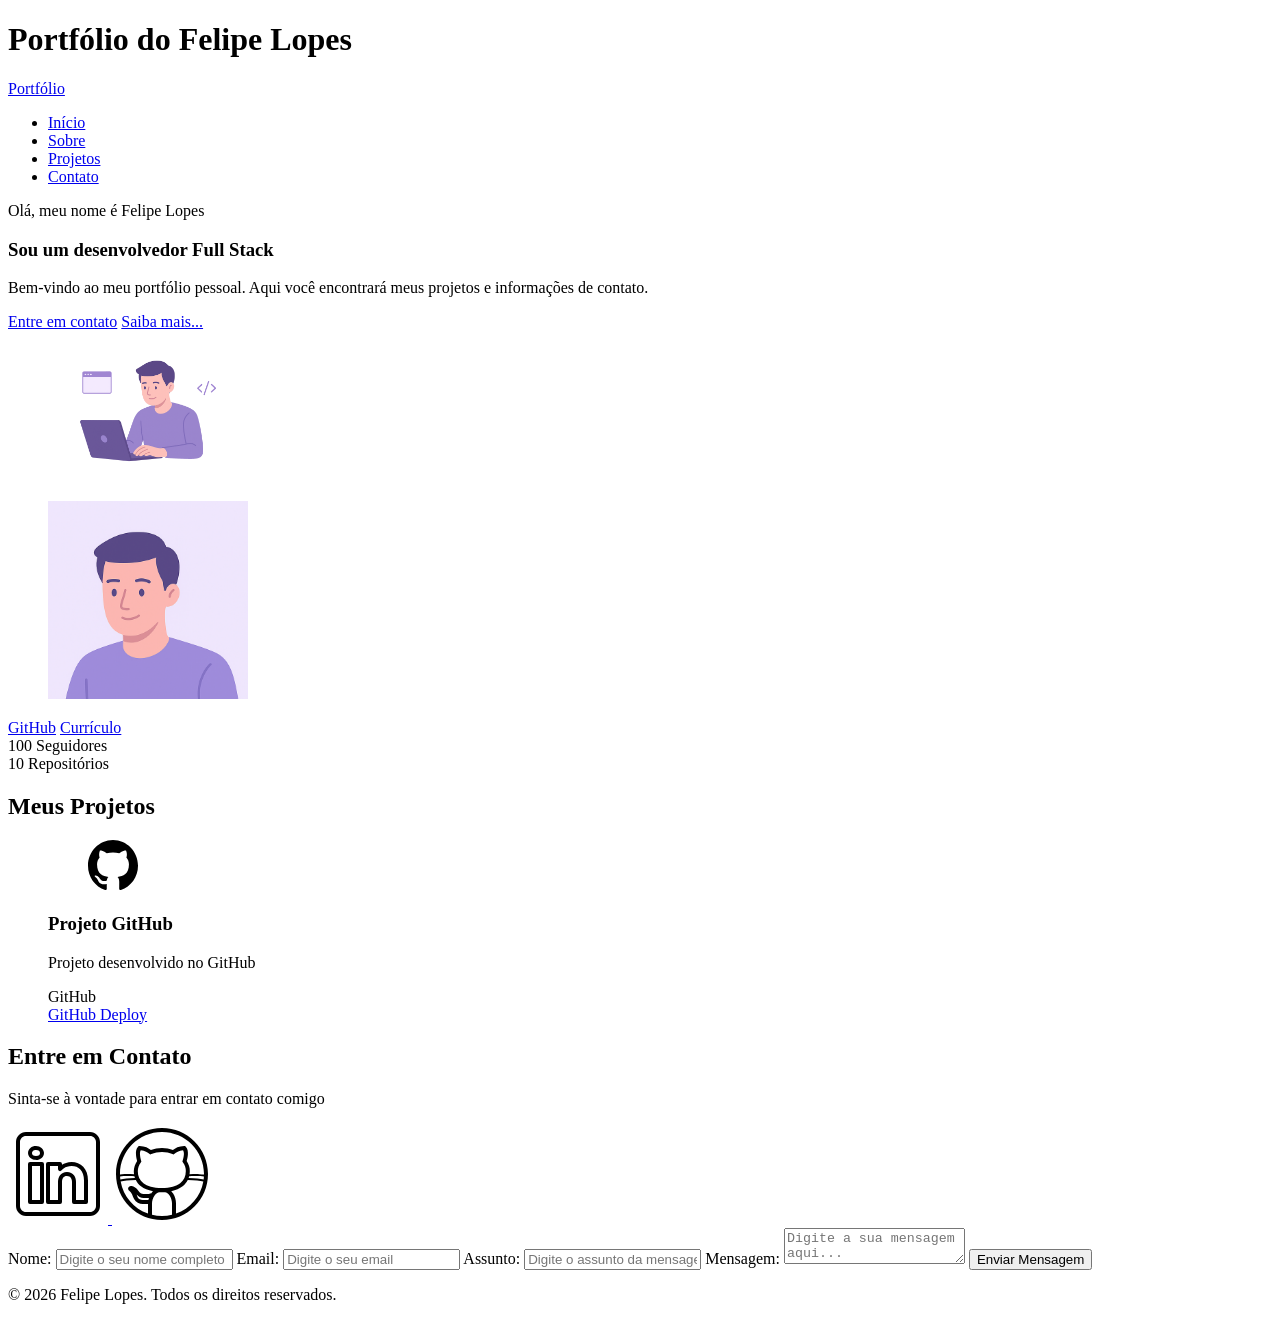
==== index.html @ 8f2bb263 ":sparkles: feat: Configuração inicial do index.html" ====
<!DOCTYPE html>
<html lang="pt-br">

<head>
    <meta charset="UTF-8">
    <meta name="viewport" content="width=device-width, initial-scale=1.0">

    <meta name="author" content="Felipe Lopes">

    <meta name="description" content="Portfólio Pessoal do Felipe Lopes,
                desenvolvedor Full Stack especializado em criar experiências
                digitais incríveis. Conheça meus projetos e entre em contato.">

    <meta name="robots" content="index, follow">

    <link rel="icon" type="image/svg+html" href="./assets/img/favicon.svg">

    <title>Portfólio do Felipe Lopes</title>
</head>

<body>

    <header>
        <h1>Portfólio do Felipe Lopes</h1>

        <a href="index.html" id="titulo">Portfólio</a>

        <nav>
            <ul>
                <li><a href="#hero">Início</a></li>
                <li><a href="#about">Sobre</a></li>
                <li><a href="#projects">Projetos</a></li>
                <li><a href="#contact">Contato</a></li>
            </ul>
        </nav>

    </header>

    <main>
        <section id="hero" class="section-container hero-container">

            <article>

                <span>Olá, meu nome é Felipe Lopes</span>
                <h1>Sou um desenvolvedor Full Stack</h1>
                <p>Bem-vindo ao meu portfólio pessoal. Aqui você encontrará meus projetos e informações de contato.</p>
                <div class="buttons-container">
                    <a href="#contact">Entre em contato</a>
                    <a href="#about" class="button-outline">Saiba mais...</a>
                </div>

                <figure class="hero-image">
                    <img src="./assets/img/foto_dev_man.svg" alt="Foto do autor do site, Felipe Lopes" width="200px"
                        class="float-animation">
                </figure>

            </article>
        </section>

        <section id="about" class="section-container about-container">
            <figure class="about-image">
                <img src="./assets/img/avatar_dev_man.svg" alt="Foto do autor do site, Felipe Lopes" width="200px">
            </figure>

            <article class="about-text">
                <!-- Links (GitHub + Curriculo) e Dados do GitHub  -->
                <div class="about-buttons-data">

                    <!-- Links -->
                    <div class="buttons-container">
                        <a href="#" target="_blank" class="botao">GitHub</a>
                        <a href="#" target="_blank" class="botao-outline">Currículo</a>
                        <!-- O target blank significa que vai abrir uma nova guia -->
                    </div>

                    <!-- Dados do repositorio do GitHub -->
                    <div class="data-conteiner">

                        <!-- Número de Seguidores -->
                        <div class="data-item">
                            <span class="data-number">100</span>
                            <span class="data-label">Seguidores</span>
                        </div>

                        <!-- Número de Repositórios Públicos -->
                        <div class="data-item">
                            <span class="data-number">10</span>
                            <span class="data-label">Repositórios</span>
                        </div>
                    </div>

                </div>
            </article>

        </section>

        <section id="projects" class="section-container projects-container">

            <h2>Meus Projetos</h2>

            <!-- Swiper Container -->
            <div class="swiper projects-swiper">
                <div class="swiper-wrapper">

                    <figure class="swiper-slide">

                        <article class="project-card">

                            <!-- Ícone da Tecnologia padrão do projeto -->
                            <figure class="project-image">
                                <img src="./assets/icons/languages/github.svg" width="50px" alt="Ícone do GitHub">
                            </figure>

                            <!-- Conteúdo do Projeto -->
                            <div class="project-content">

                                <h3>Projeto GitHub</h3>
                                <p>Projeto desenvolvido no GitHub</p>

                                <!-- Tags do Projeto -->
                                <div class="project-tags">
                                    <span class="tag">GitHub</span>
                                </div>

                                <!-- Links do Projeto -->
                                <div class="project-buttons">
                                    <a href="#" target="_blank" class="botao botao-sm">
                                        GitHub
                                    </a>
                                    <a href="#" target="_blank" class="botao-outline botao-sm">
                                        Deploy
                                    </a>
                                </div>

                            </div>

                        </article>

                </div>

            </div>

            <!-- Botões de Navegação -->
            <div class="swiper-button-next"></div>
            <div class="swiper-button-prev"></div>

            <!-- Paginação -->
            <div class="swiper-pagination"></div>

            </div>

        </section>

        <section id="contact" class="section-container contact-container">

            <article>

                <h2>Entre em Contato</h2>
                <p>Sinta-se à vontade para entrar em contato comigo</p>

                <div class="social-container">

                    <a href="https://www.linkedin.com/in/dev-felipe-oliveira-lopes/" target="_blank" class="social-icon" aria-label="LinkedIn">
                        <img src="./assets/icons/social/linkedin.svg" alt="Link para o LinkedIn">
                    </a>
                    <a href="https://github.com/Felipe-Lopes-code" target="_blank" class="social-icon" aria-label="GitHub">
                        <img src="./assets/icons/social/github.svg" alt="Link para o GitHub">
                    </a>
                </div>
            </article>

            <form id="formulario">

                <label for="nome">Nome:</label>
                <input id="nome" name="nome" type="text" placeholder="Digite o seu nome completo">
                <span id="erro-nome"></span>
                
                <label for="email">Email:</label>
                <input id="email" name="email" type="email" placeholder="Digite o seu email">
                <span id="erro-email"></span>
                
                <label for="assunto">Assunto:</label>
                <input id="assunto" name="assunto" type="text" placeholder="Digite o assunto da mensagem">
                <span id="erro-assunto"></span>

                <label for="mensagem">Mensagem:</label>
                <textarea id="mensagem" name="mensagem" placeholder="Digite a sua mensagem aqui..."></textarea>
                <span id="erro-mensagem"></span>

                <button class="button" type="submit">Enviar Mensagem</button>
            </form>

        </section>

    </main>

    <footer>
        <p>&copy; 2026 Felipe Lopes. Todos os direitos reservados.</p>
    </footer>

</body>

</html>
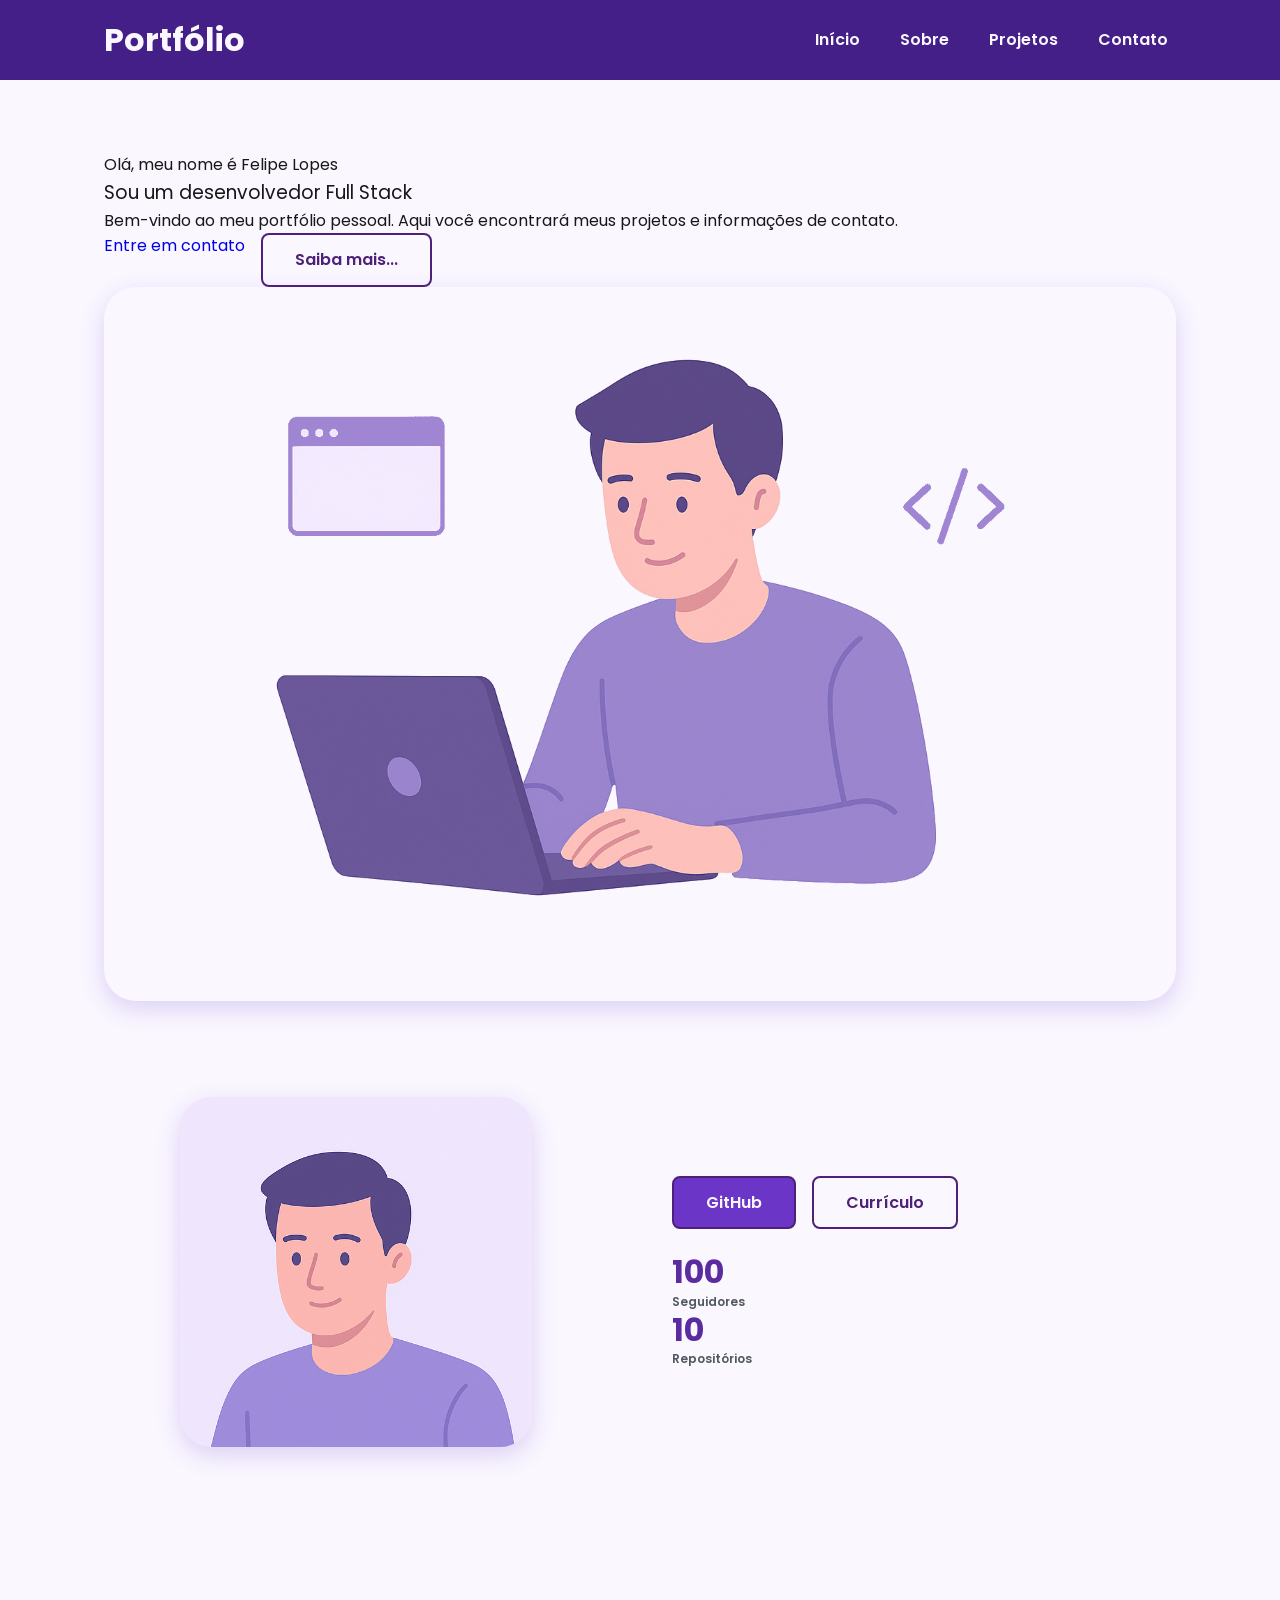
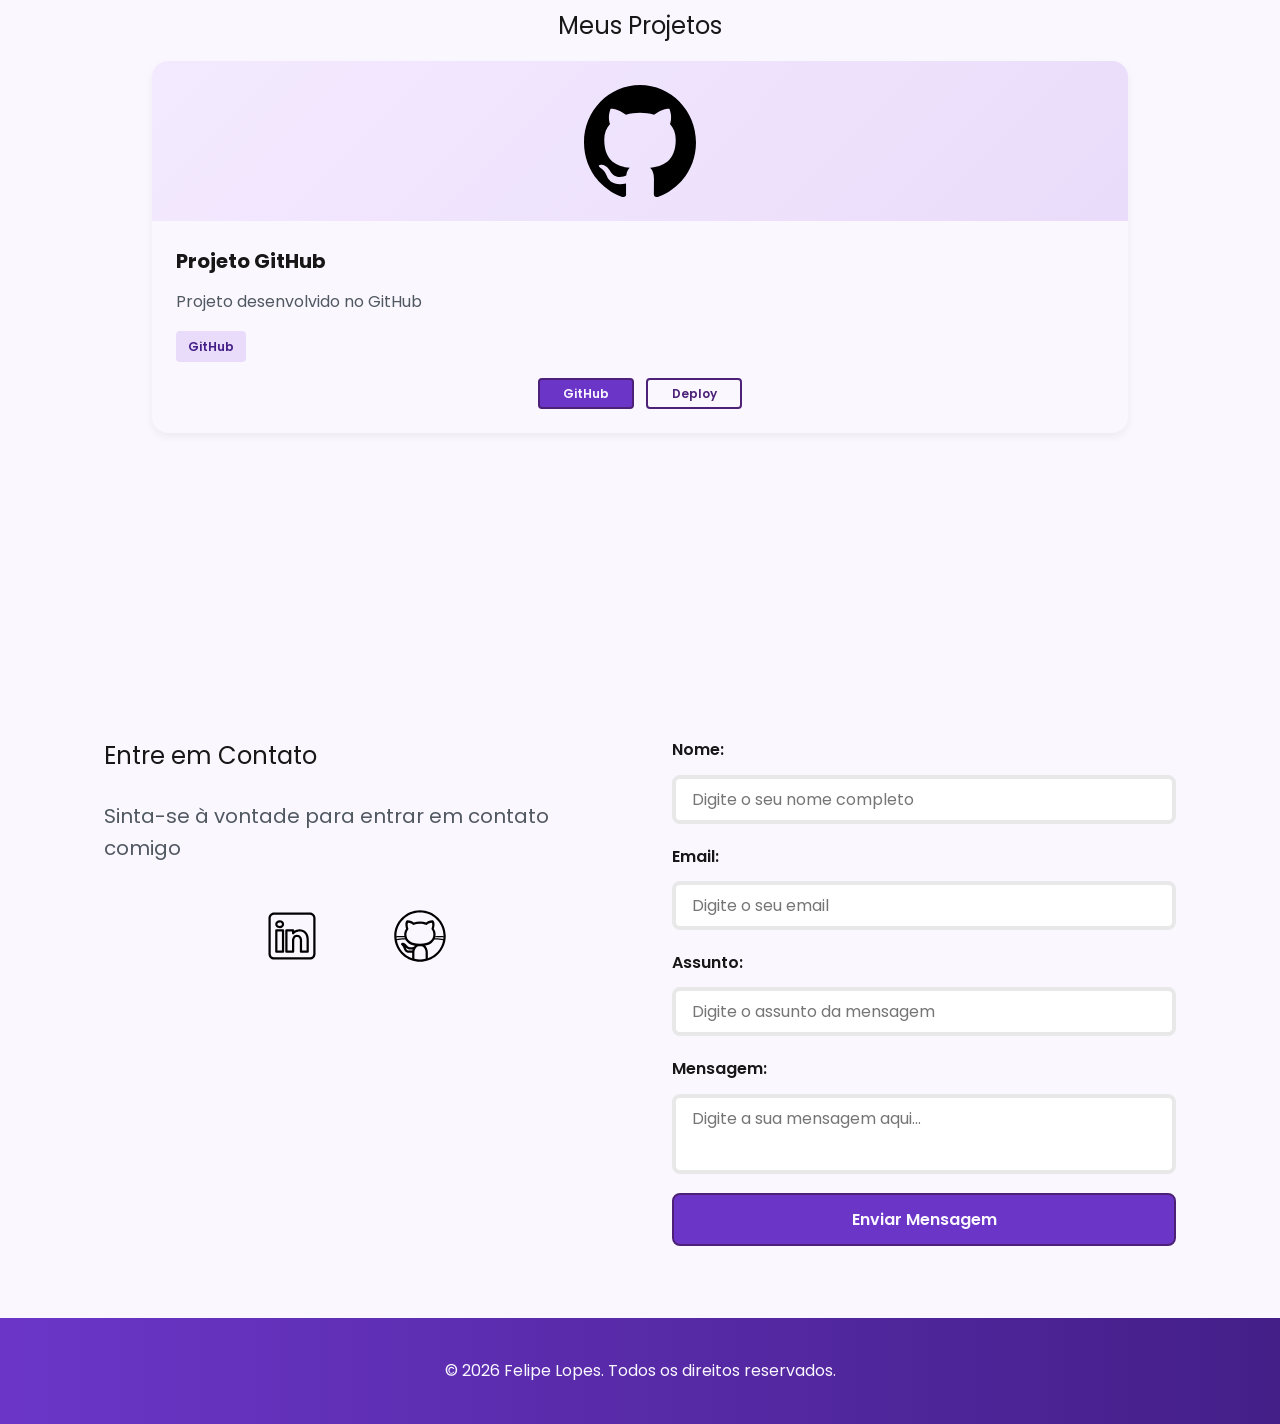
==== commit 0372180b: ":sparkles: Atualização do CSS" ====
--- a/index.html
+++ b/index.html
@@ -2,6 +2,13 @@
 <html lang="pt-br">
 
 <head>
+    <!-- Fontes do Google -->
+    <link rel="preconnect" href="https://fonts.googleapis.com">
+    <link rel="preconnect" href="https://fonts.gstatic.com" crossorigin>
+
+    <!-- Fonte do Google - Poppins -->
+    <link href="https://fonts.googleapis.com/css2?family=Poppins&display=swap" rel="stylesheet">
+
     <meta charset="UTF-8">
     <meta name="viewport" content="width=device-width, initial-scale=1.0">
 
@@ -13,7 +20,9 @@
 
     <meta name="robots" content="index, follow">
 
-    <link rel="icon" type="image/svg+html" href="./assets/img/favicon.svg">
+    <link rel="icon" type="image/svg+xml" href="./assets/img/favicon.svg">
+
+    <link rel="stylesheet" href="./assets/css/styles.css">
 
     <title>Portfólio do Felipe Lopes</title>
 </head>
@@ -21,19 +30,19 @@
 <body>
 
     <header>
-        <h1>Portfólio do Felipe Lopes</h1>
-
-        <a href="index.html" id="titulo">Portfólio</a>
-
-        <nav>
-            <ul>
-                <li><a href="#hero">Início</a></li>
-                <li><a href="#about">Sobre</a></li>
-                <li><a href="#projects">Projetos</a></li>
-                <li><a href="#contact">Contato</a></li>
-            </ul>
-        </nav>
-
+        <div class="menu-content">
+            
+            <a href="index.html" id="titulo">Portfólio</a>
+
+            <nav>
+                <ul class="menu-list">
+                    <li><a href="#hero">Início</a></li>
+                    <li><a href="#about">Sobre</a></li>
+                    <li><a href="#projects">Projetos</a></li>
+                    <li><a href="#contact">Contato</a></li>
+                </ul>
+            </nav>
+        </div>
     </header>
 
     <main>
@@ -50,7 +59,7 @@
                 </div>
 
                 <figure class="hero-image">
-                    <img src="./assets/img/foto_dev_man.svg" alt="Foto do autor do site, Felipe Lopes" width="200px"
+                    <img src="./assets/img/foto_dev_man.svg" alt="Foto do autor do site, Felipe Lopes"
                         class="float-animation">
                 </figure>
 
@@ -58,18 +67,19 @@
         </section>
 
         <section id="about" class="section-container about-container">
+
             <figure class="about-image">
-                <img src="./assets/img/avatar_dev_man.svg" alt="Foto do autor do site, Felipe Lopes" width="200px">
+                <img src="./assets/img/avatar_dev_man.svg" alt="Foto do autor do site, Felipe Lopes">
             </figure>
 
-            <article class="about-text">
+            <article class="about-content">
                 <!-- Links (GitHub + Curriculo) e Dados do GitHub  -->
                 <div class="about-buttons-data">
 
                     <!-- Links -->
                     <div class="buttons-container">
-                        <a href="#" target="_blank" class="botao">GitHub</a>
-                        <a href="#" target="_blank" class="botao-outline">Currículo</a>
+                        <a href="#" target="_blank" class="button">GitHub</a>
+                        <a href="#" target="_blank" class="button-outline">Currículo</a>
                         <!-- O target blank significa que vai abrir uma nova guia -->
                     </div>
 
@@ -108,7 +118,7 @@
 
                             <!-- Ícone da Tecnologia padrão do projeto -->
                             <figure class="project-image">
-                                <img src="./assets/icons/languages/github.svg" width="50px" alt="Ícone do GitHub">
+                                <img src="./assets/icons/languages/github.svg" alt="Ícone do GitHub">
                             </figure>
 
                             <!-- Conteúdo do Projeto -->
@@ -124,10 +134,10 @@
 
                                 <!-- Links do Projeto -->
                                 <div class="project-buttons">
-                                    <a href="#" target="_blank" class="botao botao-sm">
+                                    <a href="#" target="_blank" class="button button-sm">
                                         GitHub
                                     </a>
-                                    <a href="#" target="_blank" class="botao-outline botao-sm">
+                                    <a href="#" target="_blank" class="button-outline button-sm">
                                         Deploy
                                     </a>
                                 </div>
@@ -153,17 +163,19 @@
 
         <section id="contact" class="section-container contact-container">
 
-            <article>
+            <article class="contact-info">
 
                 <h2>Entre em Contato</h2>
                 <p>Sinta-se à vontade para entrar em contato comigo</p>
 
                 <div class="social-container">
 
-                    <a href="https://www.linkedin.com/in/dev-felipe-oliveira-lopes/" target="_blank" class="social-icon" aria-label="LinkedIn">
+                    <a href="https://www.linkedin.com/in/dev-felipe-oliveira-lopes/" target="_blank" class="social-icon"
+                        aria-label="LinkedIn">
                         <img src="./assets/icons/social/linkedin.svg" alt="Link para o LinkedIn">
                     </a>
-                    <a href="https://github.com/Felipe-Lopes-code" target="_blank" class="social-icon" aria-label="GitHub">
+                    <a href="https://github.com/Felipe-Lopes-code" target="_blank" class="social-icon"
+                        aria-label="GitHub">
                         <img src="./assets/icons/social/github.svg" alt="Link para o GitHub">
                     </a>
                 </div>
@@ -174,11 +186,11 @@
                 <label for="nome">Nome:</label>
                 <input id="nome" name="nome" type="text" placeholder="Digite o seu nome completo">
                 <span id="erro-nome"></span>
-                
+
                 <label for="email">Email:</label>
                 <input id="email" name="email" type="email" placeholder="Digite o seu email">
                 <span id="erro-email"></span>
-                
+
                 <label for="assunto">Assunto:</label>
                 <input id="assunto" name="assunto" type="text" placeholder="Digite o assunto da mensagem">
                 <span id="erro-assunto"></span>
--- a/assets/css/styles.css
+++ b/assets/css/styles.css
@@ -0,0 +1,676 @@
+* {
+margin: 0;
+padding: 0; 
+box-sizing: border-box;
+font-family: 'Poppins', sans-serif;
+font-weight: 400;
+text-decoration: none;
+outline: none;
+}
+
+/* Variáveis */
+:root {
+    /* Paleta de Cores - Purple */
+    --purple-50: #f4eaff;
+    --purple-100: #e9dcfa;
+    --purple-200: #cdb3f0;
+    --purple-300: #b186e5;
+    --purple-400: #9460db;
+    --purple-500: #6b36c8;
+    --purple-600: #5b2ca0;
+    --purple-700: #4c2177;
+    --purple-800: #441f88;
+    --purple-900: #2a0e4d;
+    --purple-950: #1a0730;
+ 
+    /* Cores Neutras */
+    --gray-200: #e8e8e8;
+    --gray-400: #505861;
+    --black: #171717;
+    --white: #FAF7FF;
+ 
+    /* Cores de Estado */
+    --error: #e63946;
+ 
+    /* Sombras */
+    --shadow-sm: 0 0.25rem 0.5rem rgba(0, 0, 0, 0.05);
+    --shadow-md: 0 0.25rem 0.75rem rgba(107, 54, 200, 0.3);
+    --shadow-lg: 0 0.5rem 1.5rem rgba(107, 54, 200, 0.2);
+ 
+    /* Espaçamentos */
+    --spacing-xs: 0.5rem;
+    --spacing-sm: 1rem;
+    --spacing-md: 1.5rem;
+    --spacing-lg: 2rem;
+    --spacing-xl: 3rem;
+    --spacing-2xl: 4rem;
+ 
+    /* Tamanhos de Fonte */
+    --text-sm: 0.75rem;
+    --text-base: 1rem;
+    --text-lg: 1.25rem;
+    --text-xl: 1.5rem;
+    --text-2xl: 2rem;
+    --text-3xl: 2.5rem;
+ 
+    /* Border Radius */
+    --radius-sm: 0.25rem;
+    --radius-md: 0.5rem;
+    --radius-lg: 1rem;
+    --radius-xl: 2rem;
+    --radius-full: 50%;
+ 
+    /* Animação Padrão */
+    --transition-default: all 0.3s ease;
+}
+
+html {
+    scroll-behavior: smooth;
+}
+
+body {
+    display: flex;
+    flex-direction: column;
+    min-height: 100vh;
+    background-color: var(--white);
+    color: var(--black);
+    font-size: var(--text-base);
+    line-height: 1.6;
+}
+
+main {
+    flex: 1;
+    padding: var(--spacing-md);
+}
+
+.section-container {
+    max-width: 70rem;
+    margin: 0 auto;
+    padding: var(--spacing-xl) var(--spacing-md);
+    scroll-margin-top: 6rem;
+}
+
+.buttons-container {
+    display: flex;
+    gap: var(--spacing-sm);
+}
+
+.button,
+.button-outline {
+    display: inline-block;
+    padding: 0.75rem 2rem;
+    border: 0.15rem solid transparent;
+    border-radius: var(--radius-md);
+    font-size: var(--text-base);
+    font-weight: 600;
+    text-align: center;
+    cursor: pointer;
+    transition: var(--transition-default);
+}
+
+.button {
+    border-color: var(--purple-700);
+    background-color: var(--purple-500);
+    color: var(--white);
+}
+
+.button:hover {
+    border-color: var(--purple-800);
+    background-color: var(--purple-700);
+    box-shadow: var(--shadow-md);
+    transform: translateY(-0.25rem);
+}
+
+.button-outline {
+    border-color: var(--purple-700);
+    background-color: transparent;
+    color: var(--purple-700);
+}
+
+.button-outline:hover {
+    border-color: var(--purple-700);
+    background-color: var(--purple-500);
+    color: var(--white);
+    transform: translateY(-0.25rem);
+}
+
+/* Botões pequenos - Card Projetos */
+ 
+.button.button-sm,
+.button-outline.button-sm {
+  min-width: 6rem;
+  padding: 0.25rem var(--spacing-sm);
+  border-width: 0.125rem;
+  border-radius: 0.25rem;
+  font-size: var(--text-sm);
+}
+
+header{
+   position: sticky;
+   top: 0;
+   z-index: 1000;
+   width: 100%;
+   height: 5rem;
+   border-bottom: var (--spacing-xs) solid var(--gray-200);
+   box-shadow: var(--purple-800);
+   background-color: var(--purple-800);
+}
+
+header a {
+    color: var(--white);
+    transition: color 0.3s ease;
+    font-weight: 600;
+}
+
+header a:hover {
+    color: var(--purple-100);
+}
+
+#titulo {
+    font-size: var(--text-2xl);
+    font-weight: 700;
+}
+
+.menu-content {
+    display: flex;
+    justify-content: space-between;
+    align-items: center;
+    max-width: 70rem;
+    height: 100%;
+    margin: 0 auto;
+    padding: 0 var(--spacing-md);
+}
+
+.menu-list {
+    display: flex;
+    gap: var(--spacing-md);
+    list-style: none;
+}
+
+.menu-list a {
+    padding: var(--spacing-xs);
+}
+
+/* Seção Hero*/
+.hero-container {
+    display: flex;
+    align-items: center;
+    gap: var(--spacing-2xl);
+    min-height: calc(100vh - 5rem);
+}
+
+.hero-content {
+    display: flex;
+    flex: 1;
+    flex-direction: column;
+    gap: var(--spacing-md);
+}
+
+.hero-content span {
+    font-size: var(--text-xl);
+    font-weight: 700;
+}
+
+.hero-content h1 {
+    font-size: var(--text-3xl);
+    font-weight: 700;
+}
+
+/* configura todos os parágrafos */
+.hero-content p, 
+.about-content p,
+.contact-info p {
+    font-size: var(--text-lg);
+    color: var(--gray-400);
+}
+
+.hero-image {
+    flex: 1;
+    display: flex;
+    justify-content: center;
+}
+
+.hero-image img {
+    width: 100%;
+    max-width: 100%;
+    border-radius: var(--radius-xl);
+    box-shadow: var(--shadow-lg);
+}
+
+/* Animação Flutuante */
+@keyframes float {
+  0%,
+  100% {
+    transform: translateY(0);
+  }
+ 
+  50% {
+    transform: translateY(-1.25rem);
+  }
+ 
+}
+ 
+/* Usa animação */
+.float-animation {
+  animation: float 3s ease-in-out infinite;
+}
+
+
+/* Seção About */
+
+.about-container {
+    display: flex;
+    flex-direction: row;
+    align-items: center;
+    gap: var(--spacing-2xl);
+}
+
+/* Imagem de perfil */
+.about-image {
+    flex: 1;
+    display: flex;
+    justify-content: center;
+    align-items: center;
+}
+
+.about-image img {
+    width: 100%;
+    max-width: 22rem;
+    height: auto;
+    border-radius: var(--radius-xl);
+    box-shadow: var(--shadow-lg);
+    background-color: var(--purple-50);
+}
+
+/* Conteúdo de Texto */
+.about-content {
+    flex: 1;
+    display: flex;
+    align-items: flex-start;
+    flex-direction: column;
+    gap: var(--spacing-md);
+}
+
+.about-content h2 {
+    font-size: var(--text-3xl);
+    font-weight: 700;
+    color: var(--purple-900);
+}
+
+/* Container de Botões + Estatísticas */
+.about-buttons-data {
+    display: flex;
+    flex-direction: column;
+    gap: var(--spacing-md);
+    width: 100%;
+}
+
+/* Estatísticas do GitHub (Seguidores / Repositórios) */
+.data-container {
+    display: flex;
+    gap: var(--spacing-xl);
+}
+
+.data-item {
+    display: flex;
+    flex-direction: column;
+}
+
+.data-number {
+    font-size: var(--text-2xl);
+    font-weight: 700;
+    color: var(--purple-600);
+    line-height: 1.2;
+}
+
+.data-label {
+    font-size: var(--text-sm);
+    color: var(--gray-400);
+    font-weight: 600;
+}
+
+/* Responsividade (Telas menores) */
+@media (max-width: 768px) {
+    .about-container {
+        flex-direction: column;
+        text-align: center;
+    }
+
+    .about-buttons-data {
+        align-items: center;
+    }
+
+    .data-container {
+        justify-content: center;
+    }
+}
+
+/* projects */
+
+.projects-container {
+    scroll-margin-top: 3rem;
+    margin: var(--spacing-2xl) auto;
+    text-align: center;
+}
+
+.projects-swiper {
+   position: relative;
+   width: 100%;
+   padding: var(--spacing-sm) var(--spacing-xl) var(--spacing-xl);
+   overflow: hidden;
+}
+
+/* cards projects */
+
+.project-card {
+    display: flex;
+    flex-direction: column;
+    width: 100%;
+    height: 100%;
+    border: 0.15rem solid var(--grey-200);
+    border-radius: var(--radius-lg);
+    background-color: var(--white);
+    box-shadow: var(--shadow-sm);
+    overflow: hidden;
+    transition: var(--transition-default);
+}
+
+.project-card:hover {
+    box-shadow: var(--shadow-lg);
+}
+
+.project-image {
+    display: flex;
+    justify-content: center;
+    align-items: center;
+    width: 100%;
+    height: 10rem;
+    background: linear-gradient(135deg, var(--purple-50) 0%, var(--purple-100) 100%);
+}
+
+.project-image img {
+    width: 75%;
+    height: 75%;
+    max-width: 7rem;
+    max-height: 7rem;
+    object-fit: contain;
+    transition: transform 0.3s ease;
+}
+
+.project-content {
+    display: flex;
+    flex-direction: column;
+    justify-content: space-between;
+    text-align: left;
+    flex: 1;
+    padding: var(--spacing-md);
+}
+
+.project-content h3 {
+    font-size: var(--text-lg);
+    font-weight: 700;
+    margin-bottom: 0.75rem;
+}
+
+.project-content p {
+    flex: 1;
+    font-size: var(--text-base);
+    color: var(--gray-400);
+    margin-bottom: var(--spacing-sm);
+}
+
+.project-tags {
+    display: flex;
+    flex-wrap: wrap;
+    gap: var(--spacing-xs);
+}
+
+.tag {
+    padding: 0.375rem 0.75rem;
+    border-radius: var(--radius-sm);
+    background-color: var(--purple-100);
+    font-size: var(--text-sm);
+    font-weight: 600;
+    color: var(--purple-800);
+}
+
+.project-buttons {
+    display: flex;
+    justify-content: center;
+    align-items: center;
+    gap: 0.75rem;
+    margin-top: var(--spacing-sm);
+}
+
+/* Configuração do Swiper */
+ 
+.swiper-wrapper {
+
+    align-items: stretch;
+
+}
+ 
+.swiper-slide {
+
+    display: flex;
+
+    height: auto;
+
+}
+ 
+/* Botões do Swiper (navegação) */
+
+.swiper-button-next,
+
+.swiper-button-prev {
+
+    width: 3rem;
+
+    height: 3rem;
+
+}
+ 
+.swiper-button-next:after,
+
+.swiper-button-prev:after {
+
+    font-size: var(--text-lg);
+
+    color: var(--purple-500);
+
+}
+ 
+.swiper-button-next:hover:after,
+
+.swiper-button-prev:hover:after {
+
+    color: var(--purple-800);
+
+}
+ 
+/* Indicadores de paginação */
+
+.swiper-pagination-bullet {
+
+    width: 0.75rem;
+
+    height: 0.75rem;
+
+    background-color: var(--gray-200);
+
+    opacity: 1;
+
+}
+ 
+.swiper-pagination-bullet-active {
+
+    width: var(--spacing-lg);
+
+    border-radius: var(--radius-sm);
+
+    background-color: var(--purple-500);
+
+}
+ 
+.contact-container {
+    display:grid;
+    grid-template-columns: 1fr 1fr;
+    gap: var(--spacing-2xl);
+}
+
+.contact-info h2 {
+    margin-bottom: var(--spacing-md);
+}
+
+.contact-info p {
+    margin-bottom: var(--spacing-lg);
+}
+
+.social-container {
+    display: flex;
+    justify-content: center;
+    gap: var(--spacing-xl);
+}
+
+.social-icon {
+    width: 5rem;
+    height: 5rem;
+    padding: 0.75rem;
+    border-radius: var(--radius-md);
+    transition: var(--transition-default);
+}
+
+.social-icon img {
+    width: 100%;
+    filter: brightness(0) saturate(100%);
+    transition: filter 0.3s ease;
+}
+
+.social-icon img:hover {
+
+  filter: brightness(0) 
+          saturate(100%) 
+          invert(42%) 
+          sepia(93%) 
+          saturate(1352%) 
+          hue-rotate(243deg) 
+          brightness(79%) 
+          contrast(91%);
+
+}
+
+/* formulário */
+
+form {
+    display: flex;
+    flex-direction: column;
+    gap: 0.75rem;
+}
+
+form label {
+    font-size: var(--text-base);
+    font-weight: 600;
+}
+ 
+form input,
+form textarea {
+    width: 100%;
+    padding: 0.5rem var(--spacing-sm);
+    border: 0.25rem solid var(--gray-200);
+    border-radius: var(--radius-md);
+    font-family: inherit;
+    font-size: var(--text-base);
+    transition: border-color 0.3s ease;
+}
+
+form input:focus,
+form textarea:focus {
+    border-color: var(--purple-500);
+    outline: none;
+}
+
+form textarea {
+    resize: none;
+    min-height: 5rem;
+}
+
+form span {
+    margin-top: -0.27rem;
+    font-size: var(--text-sm);
+    color: var(--error);
+}
+
+/* Footer */
+ 
+footer {
+    padding: 2.5rem;
+    background: linear-gradient(to right, var(--purple-500), var(--purple-800));
+    font-weight: 600;
+    text-align: center;
+    color: var(--white);
+}
+
+/* seção sucesso */
+
+.success-container {
+    display: flex;
+    justify-content: center;
+    align-items: center;
+    min-height: calc(100vh - 12rem); /* Centraliza o card entre o header e o footer */
+    padding: var(--spacing-xl) var(--spacing-md);
+}
+
+.success-content {
+    display: flex;
+    flex-direction: column;
+    align-items: center;
+    text-align: center;
+    gap: var(--spacing-md);
+    max-width: 38rem;
+    width: 100%;
+    padding: var(--spacing-2xl) var(--spacing-xl);
+    background-color: var(--white);
+    border: 0.15rem solid var(--gray-200);
+    border-radius: var(--radius-xl);
+    box-shadow: var(--shadow-lg);
+}
+
+.success-icon {
+    display: flex;
+    justify-content: center;
+    align-items: center;
+    margin-bottom: var(--spacing-xs);
+}
+
+.success-icon img {
+    width: 7rem;
+    height: auto;
+}
+
+.success-content h1 {
+    font-size: var(--text-2xl);
+    font-weight: 700;
+    color: var(--purple-900);
+}
+
+.success-content h2 {
+    font-size: var(--text-base);
+    font-weight: 400;
+    color: var(--gray-400);
+    line-height: 1.6;
+}
+
+.success-content .button {
+    margin-top: var(--spacing-sm);
+}
+
+/* Responsividade para telas menores */
+@media (max-width: 480px) {
+    .success-content {
+        padding: var(--spacing-xl) var(--spacing-md);
+    }
+    
+    .success-content h1 {
+        font-size: var(--text-xl);
+    }
+}
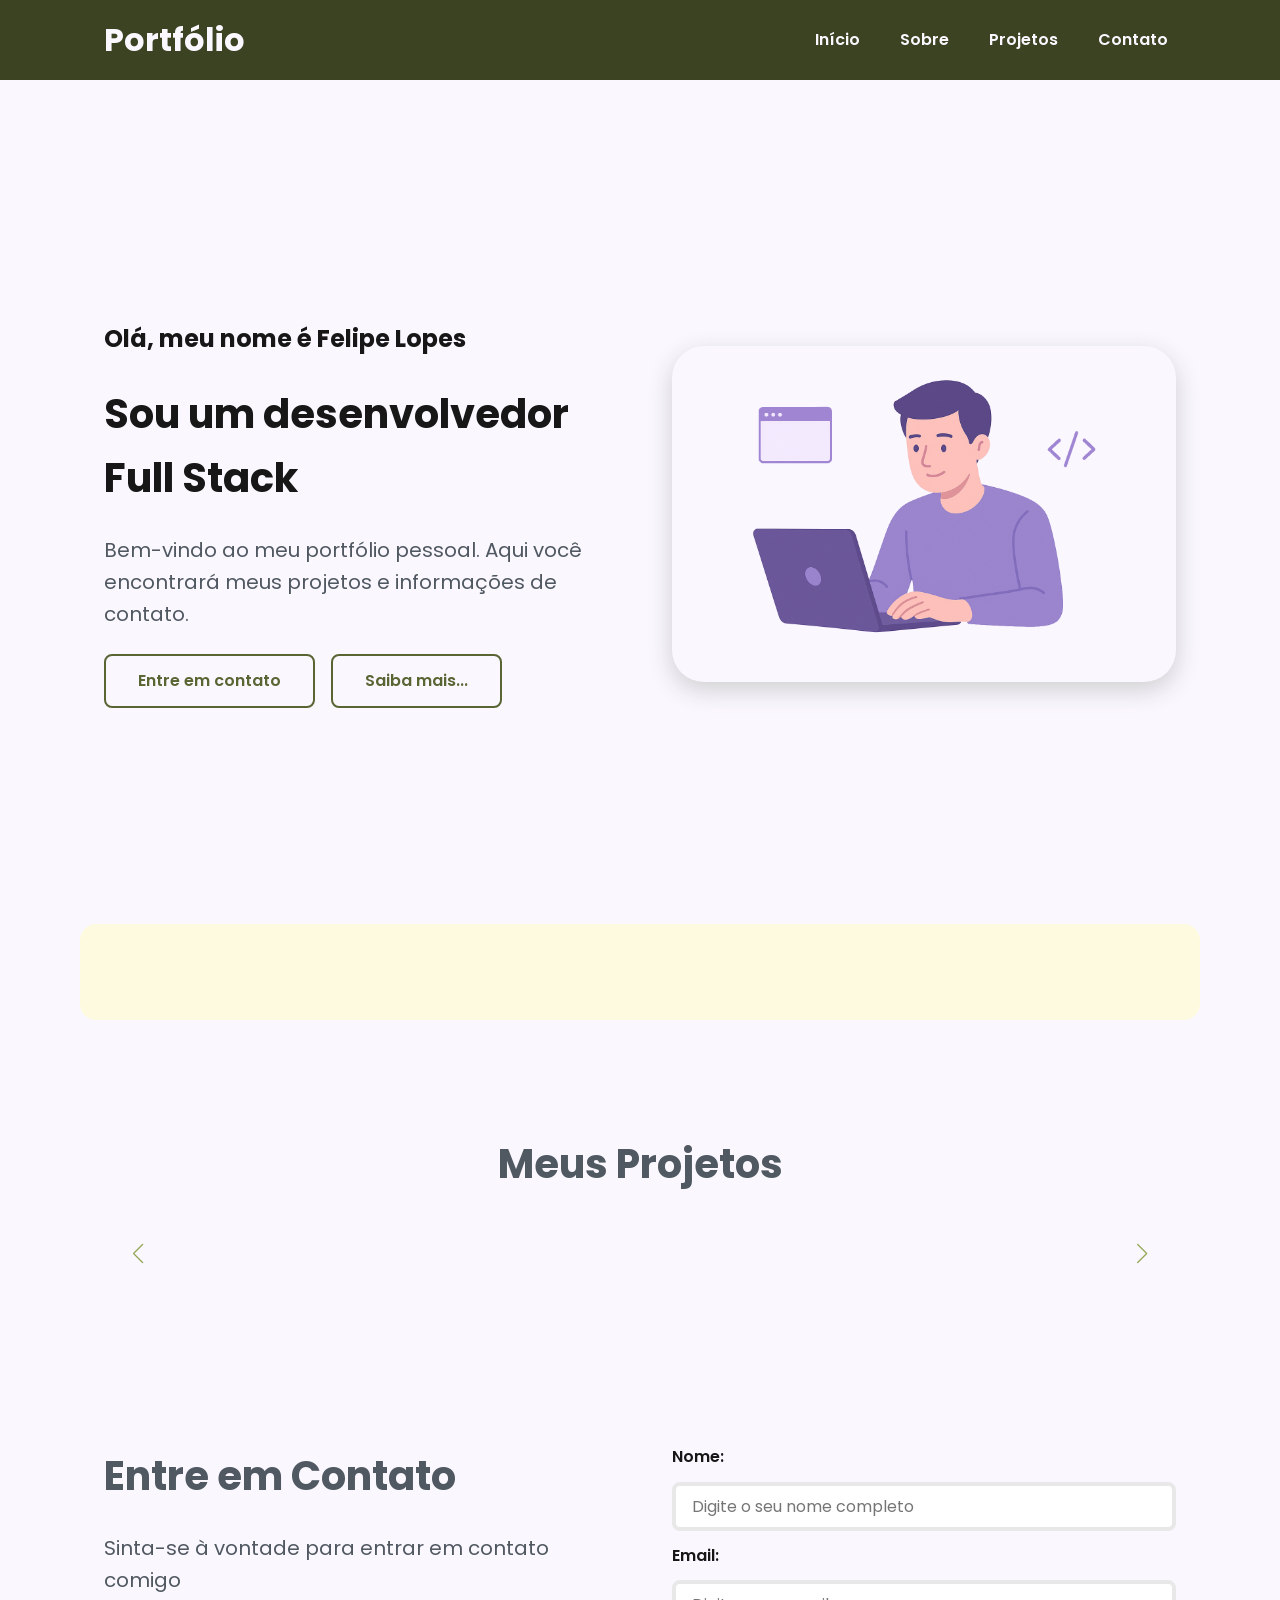
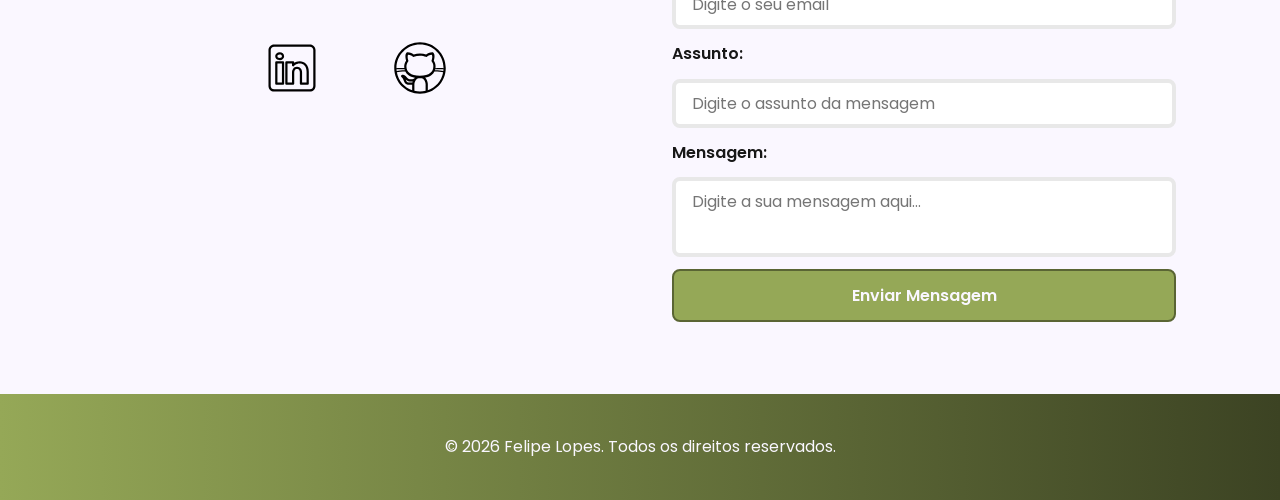
==== commit a6d183e1: ":sparkles: Configuração JavaScript e Atualização do CSS" ====
--- a/index.html
+++ b/index.html
@@ -22,7 +22,10 @@
 
     <link rel="icon" type="image/svg+xml" href="./assets/img/favicon.svg">
 
-    <link rel="stylesheet" href="./assets/css/styles.css">
+    <!-- SWIPER CSS -->
+    <link rel="stylesheet" href="https://cdn.jsdelivr.net/npm/swiper@11/swiper-bundle.min.css">
+
+    <link rel="stylesheet" href="./assets/css/alter_styles.css">
 
     <title>Portfólio do Felipe Lopes</title>
 </head>
@@ -31,7 +34,7 @@
 
     <header>
         <div class="menu-content">
-            
+
             <a href="index.html" id="titulo">Portfólio</a>
 
             <nav>
@@ -48,59 +51,25 @@
     <main>
         <section id="hero" class="section-container hero-container">
 
-            <article>
+            <article class="hero-content">
 
                 <span>Olá, meu nome é Felipe Lopes</span>
                 <h1>Sou um desenvolvedor Full Stack</h1>
                 <p>Bem-vindo ao meu portfólio pessoal. Aqui você encontrará meus projetos e informações de contato.</p>
                 <div class="buttons-container">
-                    <a href="#contact">Entre em contato</a>
+                    <a href="#contact" class="button-outline">Entre em contato</a>
                     <a href="#about" class="button-outline">Saiba mais...</a>
                 </div>
 
-                <figure class="hero-image">
-                    <img src="./assets/img/foto_dev_man.svg" alt="Foto do autor do site, Felipe Lopes"
-                        class="float-animation">
-                </figure>
+            </article>
 
-            </article>
+            <figure class="hero-image">
+                <img src="./assets/img/foto_dev_man.svg" alt="Foto do autor do site, Felipe Lopes"
+                    class="float-animation">
+            </figure>
         </section>
 
         <section id="about" class="section-container about-container">
-
-            <figure class="about-image">
-                <img src="./assets/img/avatar_dev_man.svg" alt="Foto do autor do site, Felipe Lopes">
-            </figure>
-
-            <article class="about-content">
-                <!-- Links (GitHub + Curriculo) e Dados do GitHub  -->
-                <div class="about-buttons-data">
-
-                    <!-- Links -->
-                    <div class="buttons-container">
-                        <a href="#" target="_blank" class="button">GitHub</a>
-                        <a href="#" target="_blank" class="button-outline">Currículo</a>
-                        <!-- O target blank significa que vai abrir uma nova guia -->
-                    </div>
-
-                    <!-- Dados do repositorio do GitHub -->
-                    <div class="data-conteiner">
-
-                        <!-- Número de Seguidores -->
-                        <div class="data-item">
-                            <span class="data-number">100</span>
-                            <span class="data-label">Seguidores</span>
-                        </div>
-
-                        <!-- Número de Repositórios Públicos -->
-                        <div class="data-item">
-                            <span class="data-number">10</span>
-                            <span class="data-label">Repositórios</span>
-                        </div>
-                    </div>
-
-                </div>
-            </article>
 
         </section>
 
@@ -112,50 +81,13 @@
             <div class="swiper projects-swiper">
                 <div class="swiper-wrapper">
 
-                    <figure class="swiper-slide">
-
-                        <article class="project-card">
-
-                            <!-- Ícone da Tecnologia padrão do projeto -->
-                            <figure class="project-image">
-                                <img src="./assets/icons/languages/github.svg" alt="Ícone do GitHub">
-                            </figure>
-
-                            <!-- Conteúdo do Projeto -->
-                            <div class="project-content">
-
-                                <h3>Projeto GitHub</h3>
-                                <p>Projeto desenvolvido no GitHub</p>
-
-                                <!-- Tags do Projeto -->
-                                <div class="project-tags">
-                                    <span class="tag">GitHub</span>
-                                </div>
-
-                                <!-- Links do Projeto -->
-                                <div class="project-buttons">
-                                    <a href="#" target="_blank" class="button button-sm">
-                                        GitHub
-                                    </a>
-                                    <a href="#" target="_blank" class="button-outline button-sm">
-                                        Deploy
-                                    </a>
-                                </div>
-
-                            </div>
-
-                        </article>
-
                 </div>
-
-            </div>
-
             <!-- Botões de Navegação -->
-            <div class="swiper-button-next"></div>
-            <div class="swiper-button-prev"></div>
+                <div class="swiper-button-next"></div>
+                <div class="swiper-button-prev"></div>
 
             <!-- Paginação -->
-            <div class="swiper-pagination"></div>
+                <div class="swiper-pagination"></div>
 
             </div>
 
@@ -181,7 +113,10 @@
                 </div>
             </article>
 
-            <form id="formulario">
+            <form id="formulario" action="https://formsubmit.co/4aca6e06ee63559c2962ca36fed3d85a" method="POST">
+
+                <input type="hidden" name="_next" value="https://localhost:5500/success.html">
+                <input type="hidden" name="_captcha" value="false">
 
                 <label for="nome">Nome:</label>
                 <input id="nome" name="nome" type="text" placeholder="Digite o seu nome completo">
@@ -210,6 +145,11 @@
         <p>&copy; 2026 Felipe Lopes. Todos os direitos reservados.</p>
     </footer>
 
+    <!-- SWIPER JS -->
+    <script src="https://cdn.jsdelivr.net/npm/swiper@11/swiper-bundle.min.js"></script>
+
+    <script src="./assets/js/script.js"></script>
+
 </body>
 
 </html>
--- a/assets/css/alter_styles.css
+++ b/assets/css/alter_styles.css
@@ -0,0 +1,1059 @@
+* {
+    margin: 0;
+    padding: 0;
+    box-sizing: border-box;
+    font-family: 'Poppins', sans-serif;
+    font-weight: 400;
+    text-decoration: none;
+    outline: none;
+}
+
+/* Variáveis */
+:root {
+    --color-olive-leaf-50: #f4f6ee;
+    --color-olive-leaf-100: #eaeedd;
+    --color-olive-leaf-200: #d5dcbc;
+    --color-olive-leaf-300: #c0cb9a;
+    --color-olive-leaf-400: #aaba78;
+    --color-olive-leaf-500: #95a857;
+    --color-olive-leaf-600: #778745;
+    --color-olive-leaf-700: #5a6534;
+    --color-olive-leaf-800: #3c4323;
+    --color-olive-leaf-900: #1e2211;
+    --color-olive-leaf-950: #15180c;
+
+
+
+    /* Cores Neutras */
+    --gray-200: #e8e8e8;
+    --gray-400: #505861;
+    --black: #171717;
+    --white: #FAF7FF;
+
+    /* Cores de Estado */
+    --error: #e63946;
+
+    /* Sombras */
+    --shadow-sm: 0 0.25rem 0.5rem rgba(0, 0, 0, 0.05);
+    --shadow-md: 0 0.25rem 0.75rem rgba(40, 54, 24, 0.3);
+    --shadow-lg: 0 0.5rem 1.5rem rgba(40, 54, 24, 0.2);
+
+    /* Espaçamentos */
+    --spacing-xs: 0.5rem;
+    --spacing-sm: 1rem;
+    --spacing-md: 1.5rem;
+    --spacing-lg: 2rem;
+    --spacing-xl: 3rem;
+    --spacing-2xl: 4rem;
+
+    /* Tamanhos de Fonte */
+    --text-sm: 0.75rem;
+    --text-base: 1rem;
+    --text-lg: 1.25rem;
+    --text-xl: 1.5rem;
+    --text-2xl: 2rem;
+    --text-3xl: 2.5rem;
+
+    /* Border Radius */
+    --radius-sm: 0.25rem;
+    --radius-md: 0.5rem;
+    --radius-lg: 1rem;
+    --radius-xl: 2rem;
+    --radius-full: 50%;
+
+    /* Animação Padrão */
+    --transition-default: all 0.3s ease;
+}
+
+html {
+    scroll-behavior: smooth;
+}
+
+body {
+    display: flex;
+    flex-direction: column;
+    min-height: 100vh;
+    background-color: var(--white);
+    color: var(--black);
+    font-size: var(--text-base);
+    line-height: 1.6;
+}
+
+main {
+    flex: 1;
+    padding: var(--spacing-md);
+}
+
+.section-container {
+    max-width: 70rem;
+    margin: 0 auto;
+    padding: var(--spacing-xl) var(--spacing-md);
+    scroll-margin-top: 6rem;
+}
+
+.buttons-container {
+    display: flex;
+    gap: var(--spacing-sm);
+}
+
+.button,
+.button-outline {
+    display: inline-block;
+    padding: 0.75rem 2rem;
+    border: 0.15rem solid transparent;
+    border-radius: var(--radius-md);
+    font-size: var(--text-base);
+    font-weight: 600;
+    text-align: center;
+    cursor: pointer;
+    transition: var(--transition-default);
+}
+
+.button {
+    border-color: var(--color-olive-leaf-700);
+    background-color: var(--color-olive-leaf-500);
+    color: var(--white);
+}
+
+.button:hover {
+    border-color: var(--color-olive-leaf-800);
+    background-color: var(--color-olive-leaf-700);
+    box-shadow: var(--shadow-md);
+    transform: translateY(-0.25rem);
+}
+
+.button-outline {
+    border-color: var(--color-olive-leaf-700);
+    background-color: transparent;
+    color: var(--color-olive-leaf-700);
+}
+
+.button-outline:hover {
+    border-color: var(--color-olive-leaf-700);
+    background-color: var(--color-olive-leaf-500);
+    color: var(--white);
+    transform: translateY(-0.25rem);
+}
+
+/* Botões pequenos - Card Projetos */
+
+.button.button-sm,
+.button-outline.button-sm {
+    min-width: 6rem;
+    padding: 0.25rem var(--spacing-sm);
+    border-width: 0.125rem;
+    border-radius: 0.25rem;
+    font-size: var(--text-sm);
+}
+
+header {
+    position: sticky;
+    top: 0;
+    z-index: 1000;
+    width: 100%;
+    height: 5rem;
+    border-bottom: var (--spacing-xs) solid var(--gray-200);
+    box-shadow: var(--color-olive-leaf-800);
+    background-color: var(--color-olive-leaf-800);
+}
+
+header a {
+    color: var(--white);
+    transition: color 0.3s ease;
+    font-weight: 600;
+}
+
+header a:hover {
+    color: var(--color-olive-leaf-100);
+}
+
+#titulo {
+    font-size: var(--text-2xl);
+    font-weight: 700;
+}
+
+.menu-content {
+    display: flex;
+    justify-content: space-between;
+    align-items: center;
+    max-width: 70rem;
+    height: 100%;
+    margin: 0 auto;
+    padding: 0 var(--spacing-md);
+}
+
+.menu-list {
+    display: flex;
+    gap: var(--spacing-md);
+    list-style: none;
+}
+
+.menu-list a {
+    padding: var(--spacing-xs);
+}
+
+/* Seção Hero*/
+.hero-container {
+    display: flex;
+    align-items: center;
+    gap: var(--spacing-2xl);
+    min-height: calc(100vh - 5rem);
+}
+
+.hero-content {
+    display: flex;
+    flex: 1;
+    flex-direction: column;
+    gap: var(--spacing-md);
+}
+
+.hero-content span {
+    font-size: var(--text-xl);
+    font-weight: 700;
+}
+
+.hero-content h1 {
+    font-size: var(--text-3xl);
+    font-weight: 700;
+}
+
+/* configura todos os parágrafos */
+.hero-content p,
+.about-content p,
+.contact-info p {
+    font-size: var(--text-lg);
+    color: var(--gray-400);
+}
+
+.hero-image {
+    flex: 1;
+    display: flex;
+    justify-content: center;
+}
+
+.hero-image img {
+    width: 100%;
+    max-width: 100%;
+    border-radius: var(--radius-xl);
+    box-shadow: var(--shadow-lg);
+}
+
+/* Animação Flutuante */
+@keyframes float {
+
+    0%,
+    100% {
+        transform: translateY(0);
+    }
+
+    50% {
+        transform: translateY(-1.25rem);
+    }
+
+}
+
+/* Usa animação */
+.float-animation {
+    animation: float 3s ease-in-out infinite;
+}
+
+
+/* Seção About */
+
+.about-container {
+    display: flex;
+    flex-direction: row;
+    align-items: center;
+    gap: var(--spacing-2xl) auto;
+    border-radius: var(--radius-lg);
+    background-color: #FEFAE0;
+}
+
+/* Imagem de perfil */
+.about-image {
+    flex: 0 0 17.5rem;
+}
+
+.about-image img {
+    width: 100%;
+    border: 0.35rem solid var(--color-olive-leaf-500);
+    max-width: 22rem;
+    border-radius: var(--radius-full);
+    box-shadow: var(--shadow-lg);
+}
+
+.contact-info h2,
+.projects-container h2,
+.about-content h2 {
+    margin-bottom: var(--spacing-md);
+    font-size: var(--text-3xl);
+    font-weight: 700;
+    color: var(--gray-400);
+}
+
+.about-content p {
+    margin-bottom: var(--spacing-sm);
+    padding: var(--spacing-md);
+    text-align: justify;
+}
+
+/* Container de Botões + Estatísticas */
+.about-buttons-data {
+    display: flex;
+    justify-content: space-between;
+    align-items: center;
+    gap: var(--spacing-lg);
+    margin-top: var(--spacing-lg);
+}
+
+.about-buttons-data .button {
+    margin-right: auto;
+}
+
+/* Estatísticas do GitHub (Seguidores / Repositórios) */
+.data-container {
+    display: flex;
+    gap: var(--spacing-lg);
+    margin-top: 0;
+}
+
+.data-item {
+    display: flex;
+    flex-direction: column;
+    align-items: center;
+}
+
+.data-number {
+    font-size: var(--text-xl);
+    font-weight: 700;
+    text-align: center;
+    color: var(--color-olive-leaf-600);
+}
+
+.data-label {
+    font-size: var(--text-base);
+    text-align: center;
+    color: var(--gray-400);
+}
+
+/* Responsividade (Telas menores) */
+
+/*
+@media (max-width: 768px) {
+    .about-container {
+        flex-direction: column;
+        text-align: center;
+    }
+
+    .about-buttons-data {
+        align-items: center;
+    }
+
+    .data-container {
+        justify-content: center;
+    }
+}
+*/
+
+/* projects */
+
+.projects-container {
+    scroll-margin-top: 3rem;
+    margin: var(--spacing-2xl) auto;
+    text-align: center;
+}
+
+.projects-swiper {
+    position: relative;
+    width: 100%;
+    padding: var(--spacing-sm) var(--spacing-xl) var(--spacing-xl);
+    overflow: hidden;
+}
+
+/* cards projects */
+
+.project-card {
+    display: flex;
+    flex-direction: column;
+    width: 100%;
+    height: 100%;
+    border: 0.15rem solid var(--grey-200);
+    border-radius: var(--radius-lg);
+    background-color: var(--white);
+    box-shadow: var(--shadow-sm);
+    overflow: hidden;
+    transition: var(--transition-default);
+}
+
+.project-card:hover {
+    box-shadow: var(--shadow-lg);
+}
+
+.project-image {
+    display: flex;
+    justify-content: center;
+    align-items: center;
+    width: 100%;
+    height: 10rem;
+    background: linear-gradient(135deg, var(--color-olive-leaf-50) 0%, var(--color-olive-leaf-100) 100%);
+}
+
+.project-image img {
+    width: 75%;
+    height: 75%;
+    max-width: 7rem;
+    max-height: 7rem;
+    object-fit: contain;
+    transition: transform 0.3s ease;
+}
+
+.project-content {
+    display: flex;
+    flex-direction: column;
+    justify-content: space-between;
+    text-align: left;
+    flex: 1;
+    padding: var(--spacing-md);
+}
+
+.project-content h3 {
+    font-size: var(--text-lg);
+    font-weight: 700;
+    margin-bottom: 0.75rem;
+}
+
+.project-content p {
+    flex: 1;
+    font-size: var(--text-base);
+    color: var(--gray-400);
+    margin-bottom: var(--spacing-sm);
+}
+
+.project-tags {
+    display: flex;
+    flex-wrap: wrap;
+    gap: var(--spacing-xs);
+}
+
+.tag {
+    padding: 0.375rem 0.75rem;
+    border-radius: var(--radius-sm);
+    background-color: var(--color-olive-leaf-100);
+    font-size: var(--text-sm);
+    font-weight: 600;
+    color: var(--color-olive-leaf-800);
+}
+
+.project-buttons {
+    display: flex;
+    justify-content: center;
+    align-items: center;
+    gap: 0.75rem;
+    margin-top: var(--spacing-sm);
+}
+
+/* Configuração do Swiper */
+
+.swiper-wrapper {
+
+    align-items: stretch;
+
+}
+
+.swiper-slide {
+
+    display: flex;
+    justify-content: center;
+    align-items: stretch;
+    height: auto;
+
+}
+
+/* Botões do Swiper (navegação) */
+
+.swiper-button-next,
+.swiper-button-prev {
+
+    width: 3rem;
+
+    height: 3rem;
+
+}
+
+.swiper-button-next:after,
+
+.swiper-button-prev:after {
+
+    font-size: var(--text-lg);
+
+    color: var(--color-olive-leaf-500);
+
+}
+
+.swiper-button-next:hover:after,
+
+.swiper-button-prev:hover:after {
+
+    color: var(--color-olive-leaf-800);
+
+}
+
+/* Indicadores de paginação */
+
+.swiper-pagination-bullet {
+
+    width: 0.75rem;
+
+    height: 0.75rem;
+
+    background-color: var(--gray-200);
+
+    opacity: 1;
+
+}
+
+.swiper-pagination-bullet-active {
+
+    width: var(--spacing-lg);
+
+    border-radius: var(--radius-sm);
+
+    background-color: var(--color-olive-leaf-500);
+
+}
+
+.contact-container {
+    display: grid;
+    grid-template-columns: 1fr 1fr;
+    gap: var(--spacing-2xl);
+}
+
+.contact-info h2 {
+    margin-bottom: var(--spacing-md);
+}
+
+.contact-info p {
+    margin-bottom: var(--spacing-lg);
+}
+
+.social-container {
+    display: flex;
+    justify-content: center;
+    gap: var(--spacing-xl);
+}
+
+.social-icon {
+    width: 5rem;
+    height: 5rem;
+    padding: 0.75rem;
+    border-radius: var(--radius-md);
+    transition: var(--transition-default);
+}
+
+.social-icon img {
+    width: 100%;
+    filter: brightness(0) saturate(100%);
+    transition: filter 0.3s ease;
+}
+
+.social-icon img:hover {
+
+    filter: brightness(0) saturate(100%) invert(42%) sepia(93%) saturate(1352%) hue-rotate(243deg) brightness(79%) contrast(91%);
+
+}
+
+/* formulário */
+
+form {
+    display: flex;
+    flex-direction: column;
+    gap: 0.75rem;
+}
+
+form label {
+    font-size: var(--text-base);
+    font-weight: 600;
+}
+
+form input,
+form textarea {
+    width: 100%;
+    padding: 0.5rem var(--spacing-sm);
+    border: 0.25rem solid var(--gray-200);
+    border-radius: var(--radius-md);
+    font-family: inherit;
+    font-size: var(--text-base);
+    transition: border-color 0.3s ease;
+}
+
+form input:focus,
+form textarea:focus {
+    border-color: var(--color-olive-leaf-500);
+    outline: none;
+}
+
+form textarea {
+    resize: none;
+    min-height: 5rem;
+}
+
+form span {
+    margin-top: -0.75rem;
+    font-size: var(--text-sm);
+    color: var(--error);
+}
+
+/* Footer */
+
+footer {
+    padding: 2.5rem;
+    background: linear-gradient(to right, var(--color-olive-leaf-500), var(--color-olive-leaf-800));
+    font-weight: 600;
+    text-align: center;
+    color: var(--white);
+}
+
+/* seção sucesso */
+
+.success-container {
+    display: flex;
+    justify-content: center;
+    align-items: center;
+    min-height: calc(100vh - 12rem);
+    padding: var(--spacing-xl) var(--spacing-md);
+}
+
+.success-content {
+    display: flex;
+    flex-direction: column;
+    align-items: center;
+    text-align: center;
+    gap: var(--spacing-md);
+    max-width: 38rem;
+    width: 100%;
+    padding: var(--spacing-2xl) var(--spacing-xl);
+    background-color: var(--white);
+    border: 0.15rem solid var(--gray-200);
+    border-radius: var(--radius-xl);
+    box-shadow: var(--shadow-lg);
+}
+
+.success-icon {
+    display: flex;
+    justify-content: center;
+    align-items: center;
+    margin-bottom: var(--spacing-xs);
+}
+
+.success-icon img {
+    width: 7rem;
+    height: auto;
+}
+
+.success-content h1 {
+    font-size: var(--text-2xl);
+    font-weight: 700;
+    color: var(--color-olive-leaf-900);
+}
+
+.success-content h2 {
+    font-size: var(--text-base);
+    font-weight: 400;
+    color: var(--gray-400);
+    line-height: 1.6;
+}
+
+.success-content .button {
+    margin-top: var(--spacing-sm);
+}
+
+/* Responsividade para telas menores */
+/*
+@media (max-width: 480px) {
+    .success-content {
+        padding: var(--spacing-xl) var(--spacing-md);
+    }
+
+    .success-content h1 {
+        font-size: var(--text-xl);
+    }
+}
+*/
+
+@media screen and (max-width: 1024px) {
+
+    .section-container {
+        padding: var(--spacing-lg) var(--spacing-md);
+    }
+
+    .section-container h1 {
+        font-size: var(--text-3xl);
+    }
+
+    .section-container h2 {
+        font-size: var(--text-2xl);
+    }
+
+    .section-container p {
+        font-size: var(--text-base);
+    }
+
+    .section-container span {
+        font-size: var(--text-lg);
+    }
+
+    .success-content h1 {
+        font-size: var(--text-3xl);
+    }
+
+    .success-content h2 {
+        font-size: var(--text-xl);
+    }
+
+    @media (max-width: 768px) {
+        .menu-list {
+            display: none;
+        }
+    }
+
+    .hero-container {
+        flex-direction: column-reverse;
+        gap: var(--spacing-lg);
+        min-height: 60vh;
+        text-align: center;
+    }
+
+    .hero-content,
+    .hero-image {
+        width: 90%;
+    }
+
+    .hero-image img {
+        object-fit: cover;
+    }
+
+    .buttons-container {
+        justify-content: center;
+        width: 100%;
+    }
+
+    .hero-container .button,
+    .hero-container .button-outline {
+        padding: 0.75rem 1.5rem;
+        font-size: 0.95rem;
+        white-space: nowrap;
+    }
+
+    .about-container {
+        flex-direction: column;
+        gap: var(--spacing-md);
+        margin: var(--spacing-lg);
+        padding: var(--spacing-lg);
+    }
+
+    .about-image {
+        flex: 0 0 auto;
+        width: 100%;
+        display: flex;
+        justify-content: center;
+    }
+
+    .about-image img {
+        max-width: 16rem;
+        width: 100%;
+    }
+
+    .about-content {
+        width: 100%;
+    }
+
+    .about-buttons-data {
+        flex-direction: column;
+        gap: var(--spacing-md);
+        align-items: stretch;
+    }
+
+    .about-buttons-data .button {
+        margin-right: 0;
+    }
+
+    .data-container {
+        justify-content: center;
+        width: 100%;
+    }
+
+    .projects-swiper {
+        margin: 0;
+        padding: var(--spacing-sm) var(--spacing-lg) 2.5rem;
+    }
+
+    .projects-card {
+        width: 100%;
+        height: 30rem;
+        min-height: 30rem;
+        max-height: 30rem;
+        max-width: 100%;
+    }
+
+    .project-content {
+        display: flex;
+        flex-direction: column;
+        justify-content: space-between;
+        height: 100%;
+    }
+
+    .project-content p {
+        flex: 1;
+        overflow: hidden;
+    }
+
+    .project-tags {
+        min-height: 2.5rem;
+        align-items: flex-start;
+    }
+
+    .swiper-wrapper {
+        align-items: stretch;
+    }
+
+    .swiper-slide {
+        display: flex;
+        justify-content: center;
+        align-items: stretch;
+        height: auto;
+    }
+
+    .swiper-button-next,
+    .swiper-button-prev {
+        display: none;
+    }
+
+    .contact-container {
+        grid-template-columns: 1fr;
+        gap: var(--spacing-lg);
+        width: 90%;
+        margin: 0 auto;
+    }
+
+    .success-container {
+        padding: var(--spacing-xl) var(--spacing-md);
+        min-height: calc(100vh - 10rem);
+    }
+
+    .success-content {
+        gap: var(--spacing-lg);
+        max-width: 35rem;
+    }
+
+    .success-icon {
+        width: 6rem;
+        height: 6rem;
+    }
+
+    .success-icon img {
+        width: 5rem;
+        height: 5rem;
+    }
+}
+
+@media screen and (max-width: 480px) {
+
+    .section-container {
+        padding: var(--spacing-md) var (--spacing-sm);
+    }
+
+    .section-container h1 {
+        font-size: var(--text-xl);
+    }
+
+    .section-container h2 {
+        font-size: var(--text-xl);
+    }
+
+    .section-container p {
+        font-size: var(--text-base);
+    }
+
+    .section-container span {
+        font-size: var(--text-lg);
+    }
+
+    .success-content h1 {
+        font-size: var(--text-xl);
+    }
+
+    .success-content h2 {
+        font-size: var(--text-base);
+    }
+
+    #titulo {
+        font-size: var(--text-xl);
+    }
+
+    .menu-list {
+        display: none;
+    }
+
+    .hero-container {
+        gap: var(--spacing-sm);
+    }
+
+    .hero-content {
+        gap: var(--spacing-xs);
+        width: 100%;
+    }
+
+    .buttons-container {
+        flex-direction: column;
+        gap: 0.75rem;
+        width: 100%;
+    }
+
+    .buttons-container .button,
+    .buttons-container .button-outline {
+        width: 100%;
+    }
+
+    .hero-container .button,
+    .hero-container .button-outline {
+        padding: 0.75rem 1rem;
+        font-size: 0.95rem;
+        white-space: nowrap;
+    }
+
+    .hero-image {
+        width: 100%;
+    }
+
+    .hero-image img {
+        max-width: 20rem;
+    }
+
+    .about-container {
+        margin: var(--spacing-lg) 0.5rem;
+        padding: var(--spacing-md);
+    }
+
+
+    .about-image img {
+        max-width: 14rem;
+    }
+
+    .about-content h2 {
+        text-align: center;
+    }
+
+    .about-buttons-data .button,
+    .about-buttons-data .button-outline {
+        width: 100%;
+        padding: 0.75rem var(--spacing-lg);
+        font-size: var(--text-base);
+        text-align: center;
+    }
+
+    .data-number {
+        font-size: var(--text-lg);
+    }
+
+    .data-label {
+        font-size: var(--text-sm);
+    }
+
+    .projects-container {
+        margin: var(--spacing-lg) auto 0;
+    }
+
+    .projects-swiper {
+        position: relative;
+        margin: 0;
+        padding: var(--spacing-sm) 0 2rem 0;
+        overflow: visible;
+    }
+
+    .projects-card {
+        width: 100%;
+        height: 20rem;
+        max-width: 20rem;
+    }
+
+    .project-image {
+        height: 10rem;
+    }
+
+    .project-content {
+        padding: var(--spacing-md);
+    }
+
+    .project-content h3 {
+        font-size: 1.25rem;
+    }
+
+    .project-content p {
+        font-size: 0.95rem;
+    }
+
+    .contact-container {
+        width: 100%;
+    }
+
+    .contact-info p {
+        margin-bottom: var(--spacing-md);
+    }
+
+    .social-container {
+        flex-wrap: wrap;
+        gap: var(--spacing-lg);
+        margin-bottom: var(--spacing-xs);
+    }
+
+    .social-icon {
+        width: 4rem;
+        height: 4rem;
+    }
+
+    form {
+        gap: var(--spacing-sm);
+    }
+
+    form label {
+        font-size: 0.95rem;
+    }
+
+    form input,
+    form textarea {
+        padding: 0.75rem;
+        font-size: var(--text-base);
+    }
+
+    form button {
+        padding: 0.75rem var(--spacing-md);
+        font-size: var(--text-base);
+    }
+
+    footer {
+        padding: var(--spacing-md) var(--spacing-sm);
+        font-size: var(--text-sm);
+    }
+
+    .success-container {
+        padding: var(--spacing-lg) var(--spacing-sm);
+        min-height: calc(100vh - 8rem);
+    }
+
+    .success-content {
+        gap: var(--spacing-md);
+        max-width: 100%;
+        padding: 0 var(--spacing-sm);
+    }
+
+    .success-icon img {
+        width: 4rem;
+        height: 4rem;
+    }
+
+    .success-content .button {
+        width: 100%;
+        max-width: 20rem;
+        padding: 0.75rem var(--spacing-lg);
+    }
+}
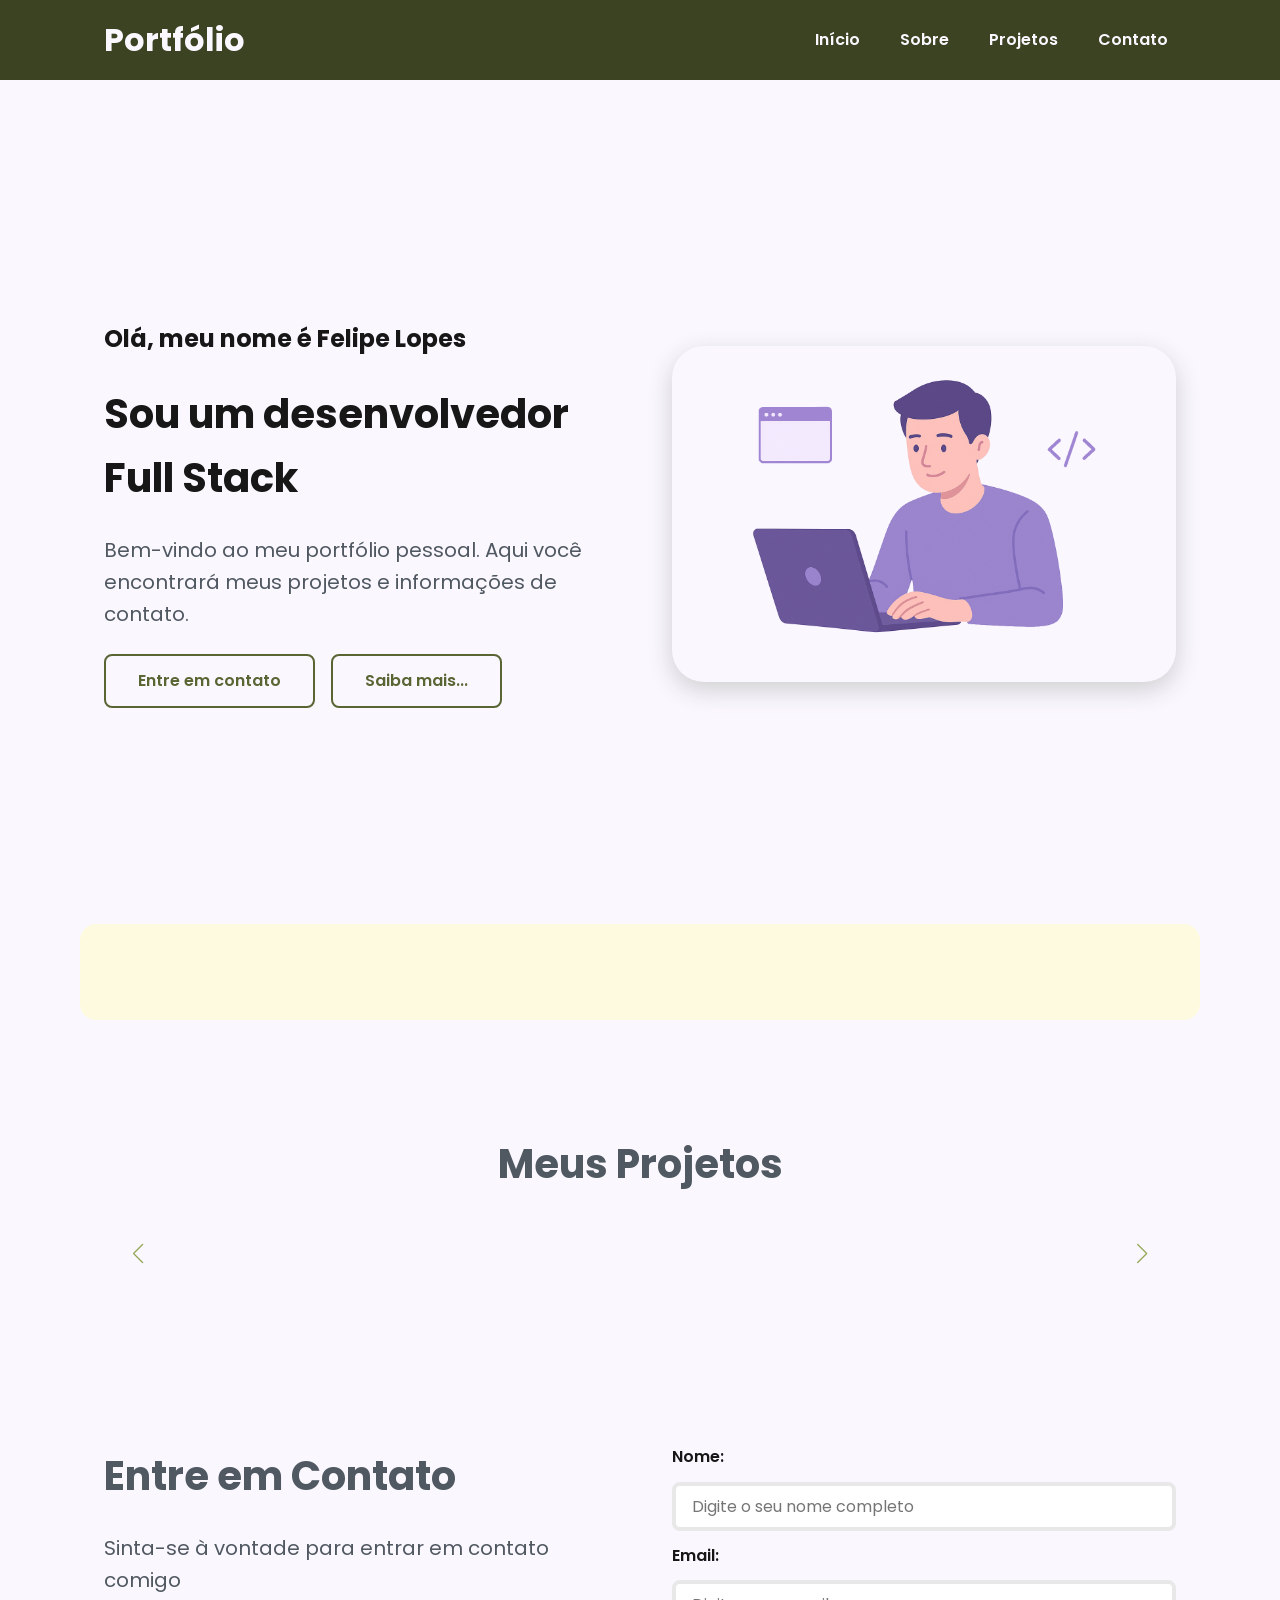
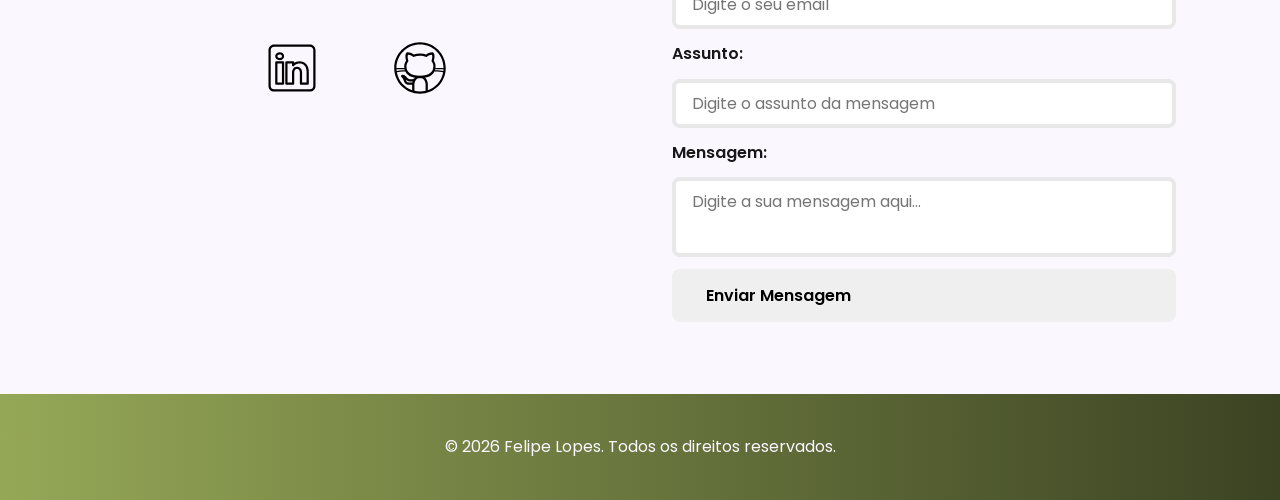
==== commit 81d1ae97: "🎨 Improved formatting: Update button display style and center project buttons | 🔗 Change form submis" ====
--- a/index.html
+++ b/index.html
@@ -115,7 +115,7 @@
 
             <form id="formulario" action="https://formsubmit.co/4aca6e06ee63559c2962ca36fed3d85a" method="POST">
 
-                <input type="hidden" name="_next" value="https://localhost:5500/success.html">
+                <input type="hidden" name="_next" value="https://felipe-lopes-code.github.io/portifolio/success.html">
                 <input type="hidden" name="_captcha" value="false">
 
                 <label for="nome">Nome:</label>
--- a/assets/css/alter_styles.css
+++ b/assets/css/alter_styles.css
@@ -98,7 +98,7 @@
 
 .button,
 .button-outline {
-    display: inline-block;
+    display: flex;
     padding: 0.75rem 2rem;
     border: 0.15rem solid transparent;
     border-radius: var(--radius-md);
@@ -109,18 +109,6 @@
     transition: var(--transition-default);
 }
 
-.button {
-    border-color: var(--color-olive-leaf-700);
-    background-color: var(--color-olive-leaf-500);
-    color: var(--white);
-}
-
-.button:hover {
-    border-color: var(--color-olive-leaf-800);
-    background-color: var(--color-olive-leaf-700);
-    box-shadow: var(--shadow-md);
-    transform: translateY(-0.25rem);
-}
 
 .button-outline {
     border-color: var(--color-olive-leaf-700);
@@ -297,6 +285,11 @@
     text-align: justify;
 }
 
+.about-content h2 {
+    padding: var(--spacing-md);
+    
+}
+
 /* Container de Botões + Estatísticas */
 .about-buttons-data {
     display: flex;
@@ -336,24 +329,6 @@
     color: var(--gray-400);
 }
 
-/* Responsividade (Telas menores) */
-
-/*
-@media (max-width: 768px) {
-    .about-container {
-        flex-direction: column;
-        text-align: center;
-    }
-
-    .about-buttons-data {
-        align-items: center;
-    }
-
-    .data-container {
-        justify-content: center;
-    }
-}
-*/
 
 /* projects */
 
@@ -447,9 +422,10 @@
 .project-buttons {
     display: flex;
     justify-content: center;
-    align-items: center;
+    text-align: center;
     gap: 0.75rem;
     margin-top: var(--spacing-sm);
+    border-radius: var(--radius-sm);
 }
 
 /* Configuração do Swiper */
@@ -557,9 +533,7 @@
 }
 
 .social-icon img:hover {
-
-    filter: brightness(0) saturate(100%) invert(42%) sepia(93%) saturate(1352%) hue-rotate(243deg) brightness(79%) contrast(91%);
-
+    filter: brightness(0) saturate(100%) invert(27%) sepia(16%) saturate(553%) hue-rotate(33deg) brightness(86%) contrast(80%);
 }
 
 /* formulário */
@@ -667,19 +641,6 @@
     margin-top: var(--spacing-sm);
 }
 
-/* Responsividade para telas menores */
-/*
-@media (max-width: 480px) {
-    .success-content {
-        padding: var(--spacing-xl) var(--spacing-md);
-    }
-
-    .success-content h1 {
-        font-size: var(--text-xl);
-    }
-}
-*/
-
 @media screen and (max-width: 1024px) {
 
     .section-container {
@@ -714,6 +675,20 @@
         .menu-list {
             display: none;
         }
+
+        .about-container {
+            flex-direction: column;
+            text-align: center;
+        }
+
+        .about-buttons-data {
+            align-items: center;
+        }
+
+        .data-container {
+            justify-content: center;
+        }
+
     }
 
     .hero-container {
@@ -767,6 +742,10 @@
         width: 100%;
     }
 
+    .about-content h2 {
+        text-align: center;
+    }
+
     .about-buttons-data {
         flex-direction: column;
         gap: var(--spacing-md);
